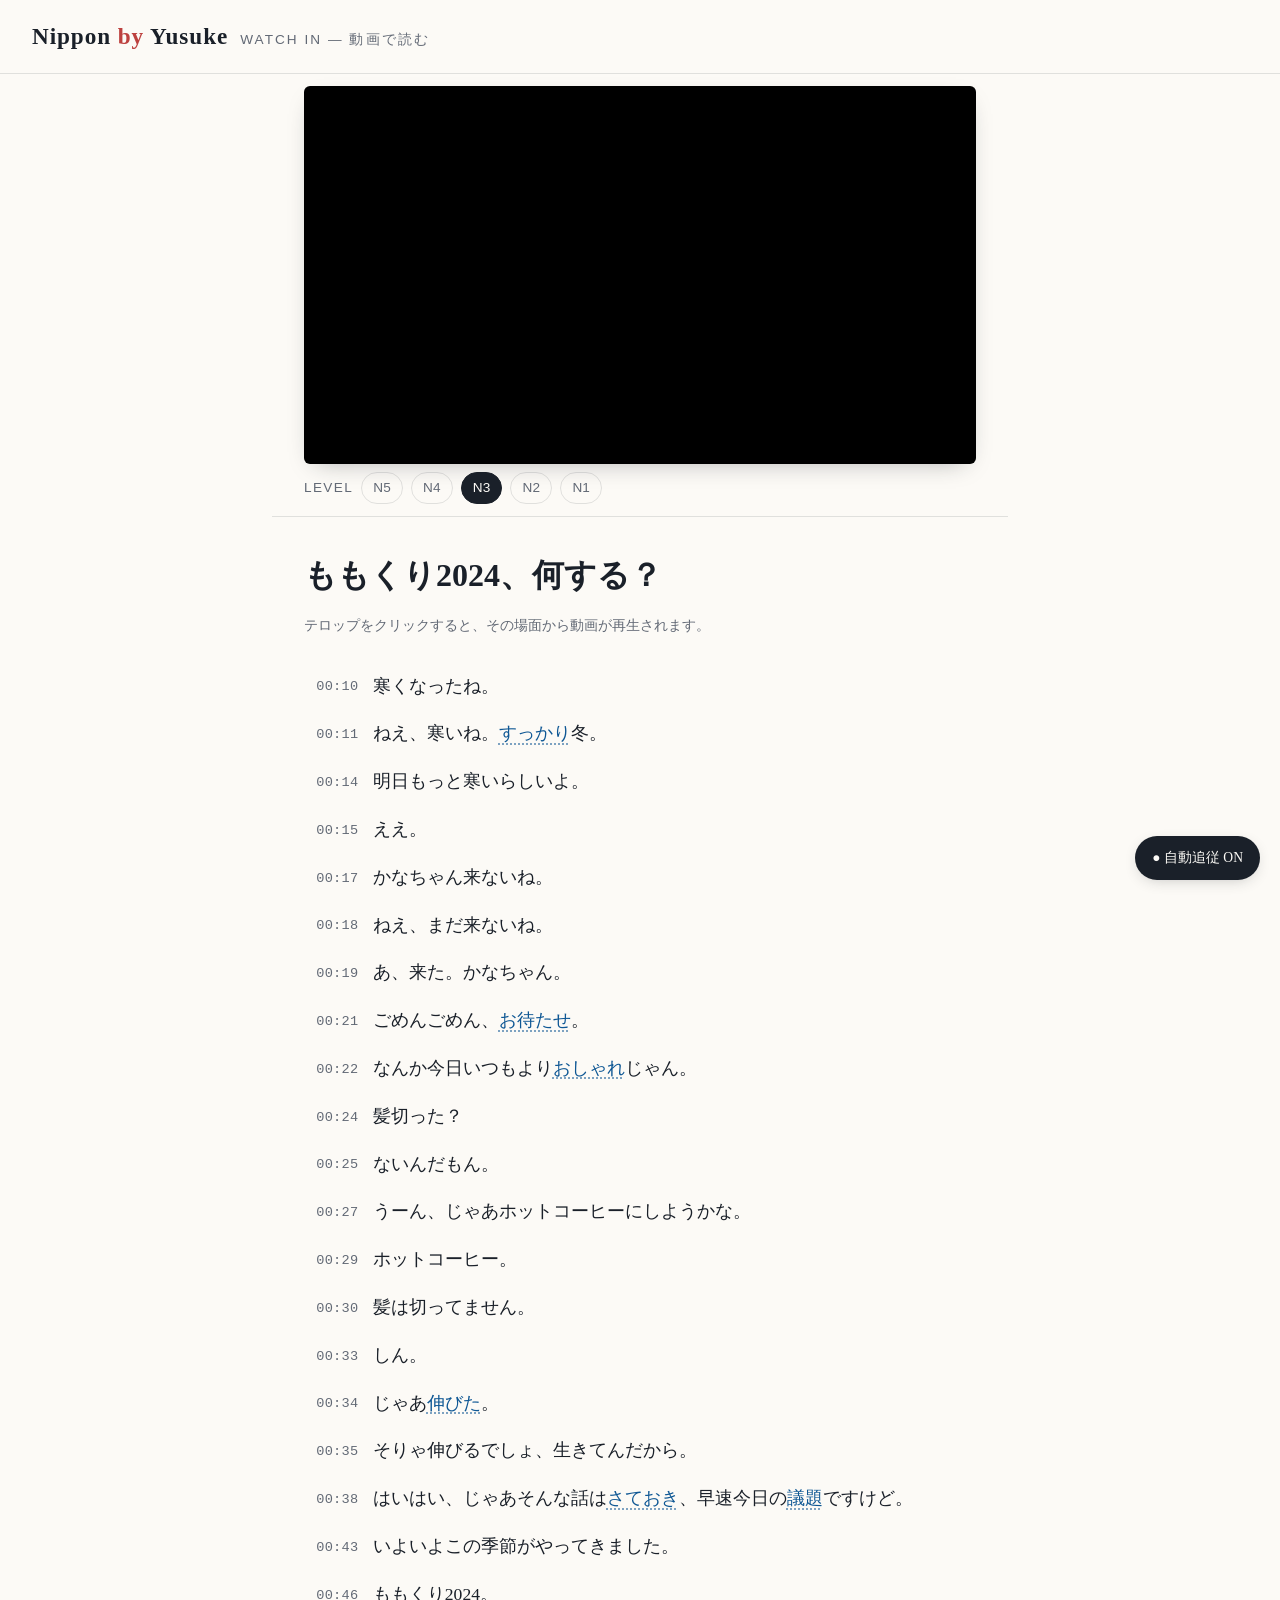
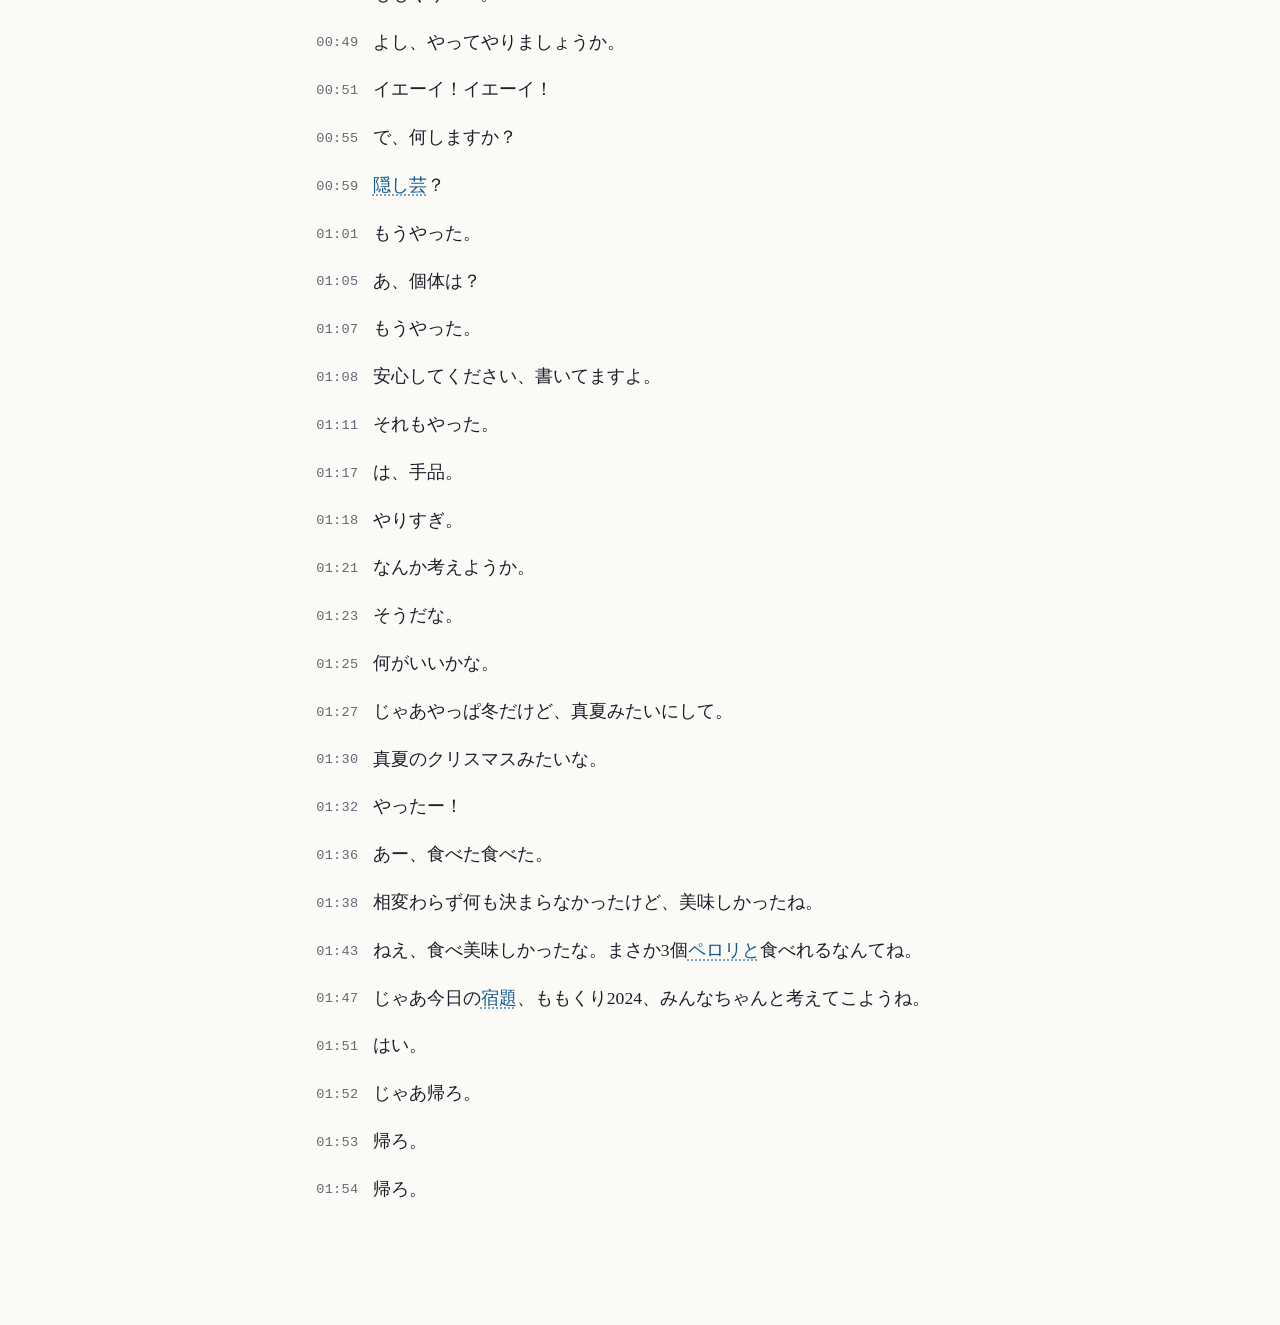
==== nby_video_mockup.html @ de20b9d5 "Add files via upload" ====
<!DOCTYPE html>
<html lang="ja">
<head>
<meta charset="UTF-8">
<meta name="viewport" content="width=device-width, initial-scale=1.0">
<title>WATCH IN — Nippon by Yusuke（モックアップ）</title>
<style>
@layer reset, base, components;

@layer reset {
  *, *::before, *::after { box-sizing: border-box; margin: 0; padding: 0; }
}

@layer base {
  :root {
    color-scheme: light;
    --ink:     oklch(0.24 0.02 260);
    --paper:   oklch(0.985 0.005 85);
    --surface: oklch(0.965 0.008 85);
    --muted:   oklch(0.52 0.02 260);
    --accent:  oklch(0.55 0.16 25);          /* 深い朱 */
    --accent-soft: color-mix(in oklch, var(--accent) 10%, var(--paper));
    --border:  color-mix(in oklch, var(--ink) 12%, transparent);
    --vocab:   oklch(0.45 0.12 250);         /* 語彙リンクの藍 */

    --step--1: clamp(0.78rem, 0.74rem + 0.2vw, 0.85rem);
    --step-0:  clamp(1rem, 0.95rem + 0.3vw, 1.1rem);
    --step-1:  clamp(1.25rem, 1.15rem + 0.5vw, 1.45rem);
    --step-2:  clamp(1.6rem, 1.4rem + 1vw, 2rem);
    --space:   clamp(1rem, 0.5rem + 2vw, 2rem);

    font-family: "Hiragino Mincho ProN", "Yu Mincho", "Noto Serif JP", serif;
  }
  body {
    background: var(--paper);
    color: var(--ink);
    line-height: 1.9;
    font-size: var(--step-0);
  }
  .sans { font-family: "Hiragino Kaku Gothic ProN", "Yu Gothic", "Noto Sans JP", sans-serif; }
}

@layer components {
  /* ── ヘッダー ─────────────────── */
  header.site {
    display: flex; align-items: baseline; gap: 0.75rem;
    padding: 0.9rem var(--space);
    border-bottom: 1px solid var(--border);
  }
  header.site .brand {
    font-size: var(--step-1);
    letter-spacing: 0.04em;
    font-weight: 600;
  }
  header.site .brand em { font-style: normal; color: var(--accent); }
  header.site .feature-tag {
    font-size: var(--step--1);
    color: var(--muted);
    letter-spacing: 0.15em;
    text-transform: uppercase;
  }

  main {
    max-width: 46rem;
    margin-inline: auto;
    padding-block-end: 6rem;
  }

  /* ── 動画（stickyで常に上部） ─────── */
  .video-shell {
    position: sticky; top: 0; z-index: 20;
    background: var(--paper);
    padding: 0.75rem var(--space) 0.5rem;
    border-bottom: 1px solid var(--border);
  }
  .video-frame {
    aspect-ratio: 16 / 9;
    border-radius: 6px;
    overflow: hidden;
    background: black;
    box-shadow: 0 8px 24px -12px color-mix(in oklch, var(--ink) 40%, transparent);
  }
  .video-frame iframe { width: 100%; height: 100%; border: 0; display: block; }

  .level-bar {
    display: flex; align-items: center; gap: 0.5rem;
    padding-block: 0.5rem 0.25rem;
  }
  .level-bar .label { font-size: var(--step--1); color: var(--muted); letter-spacing: 0.1em; }
  .level-bar button {
    font: inherit; font-size: var(--step--1);
    padding: 0.15rem 0.7rem;
    border: 1px solid var(--border);
    border-radius: 999px;
    background: transparent; color: var(--muted);
    cursor: pointer;
  }
  .level-bar button[aria-pressed="true"] {
    background: var(--ink); color: var(--paper); border-color: var(--ink);
  }
  .level-bar button:focus-visible { outline: 2px solid var(--accent); outline-offset: 2px; }

  /* ── 記事タイトル ─────────────── */
  .article-head { padding: 1.75rem var(--space) 0.5rem; }
  .article-head h1 { font-size: var(--step-2); font-weight: 600; text-wrap: balance; }
  .article-head p  { font-size: var(--step--1); color: var(--muted); margin-block-start: 0.4rem; }

  /* ── テロップ本体 ─────────────── */
  .transcript { padding: 1rem var(--space); }

  .line {
    display: grid;
    grid-template-columns: 3.4rem 1fr;
    gap: 0.9rem;
    padding: 0.45rem 0.6rem;
    margin-inline: -0.6rem;
    border-radius: 6px;
    cursor: pointer;
    transition: background 0.25s;
  }
  .line:hover { background: var(--surface); }
  .line:focus-visible { outline: 2px solid var(--accent); outline-offset: -2px; }

  .line .time {
    font-family: "SF Mono", "Consolas", monospace;
    font-size: var(--step--1);
    color: var(--muted);
    padding-block-start: 0.35em;
    text-align: right;
    letter-spacing: 0.02em;
  }
  .line .text { text-wrap: pretty; }

  /* 現在再生中の行 */
  .line[data-active] {
    background: var(--accent-soft);
  }
  .line[data-active] .time { color: var(--accent); font-weight: 600; }
  .line[data-active] .text::before {
    content: "";
    display: inline-block;
    width: 0.45em; height: 0.45em;
    background: var(--accent);
    border-radius: 50%;
    margin-inline-end: 0.5em;
    vertical-align: 0.15em;
  }

  /* ── 語彙ポップアップ ───────────── */
  .vocab {
    color: var(--vocab);
    text-decoration: underline dotted color-mix(in oklch, var(--vocab) 60%, transparent);
    text-underline-offset: 0.25em;
    cursor: pointer;
    border-radius: 3px;
  }
  .vocab:hover { background: color-mix(in oklch, var(--vocab) 10%, transparent); }

  #popup {
    position: fixed; z-index: 50;
    max-width: 20rem;
    background: var(--ink); color: var(--paper);
    border-radius: 8px;
    padding: 0.8rem 1rem;
    font-size: var(--step--1);
    line-height: 1.7;
    box-shadow: 0 12px 32px -8px color-mix(in oklch, var(--ink) 60%, transparent);
    opacity: 0; pointer-events: none;
    transform: translateY(6px);
    transition: opacity 0.2s, transform 0.2s;
  }
  #popup.show { opacity: 1; pointer-events: auto; transform: none; }
  #popup .word { font-size: var(--step-0); font-weight: 600; }
  #popup .reading { color: oklch(0.75 0.05 85); margin-inline-start: 0.5em; }
  #popup .en { color: oklch(0.8 0.02 260); font-style: italic; }
  #popup .taro {
    margin-block-start: 0.4rem;
    padding-block-start: 0.4rem;
    border-top: 1px solid color-mix(in oklch, var(--paper) 20%, transparent);
  }
  #popup .taro::before { content: "AIたろう："; color: var(--accent-soft); font-weight: 600; }

  /* 追従スイッチ */
  .follow-toggle {
    position: fixed; bottom: 1.25rem; right: 1.25rem; z-index: 30;
    font: inherit; font-size: var(--step--1);
    padding: 0.5rem 1rem;
    border-radius: 999px;
    border: 1px solid var(--border);
    background: var(--paper);
    color: var(--muted);
    cursor: pointer;
    box-shadow: 0 4px 16px -6px color-mix(in oklch, var(--ink) 30%, transparent);
  }
  .follow-toggle[aria-pressed="true"] { background: var(--ink); color: var(--paper); }

  @media (prefers-reduced-motion: reduce) {
    *, ::before, ::after { transition: none !important; }
  }
}
</style>
</head>
<body>

<header class="site">
  <span class="brand">Nippon <em>by</em> Yusuke</span>
  <span class="feature-tag sans">WATCH IN — 動画で読む</span>
</header>

<main>
  <div class="video-shell">
    <div class="video-frame">
      <div id="player"></div>
    </div>
    <div class="level-bar sans" role="group" aria-label="レベル切替（モック）">
      <span class="label">LEVEL</span>
      <button aria-pressed="false">N5</button>
      <button aria-pressed="false">N4</button>
      <button aria-pressed="true">N3</button>
      <button aria-pressed="false">N2</button>
      <button aria-pressed="false">N1</button>
    </div>
  </div>

  <div class="article-head">
    <h1>ももくり2024、何する？</h1>
    <p class="sans">テロップをクリックすると、その場面から動画が再生されます。</p>
  </div>

  <section class="transcript" id="transcript" aria-label="テロップ"></section>
</main>

<div id="popup" role="tooltip"></div>
<button class="follow-toggle sans" id="followBtn" aria-pressed="true">● 自動追従 ON</button>

<script>
/* ─────────────────────────────────────────
   データ：本番ではSupabaseからビルド時に焼き込み。
   text内の <v> タグ = data-vocab-id 相当（デモ用）。
────────────────────────────────────────── */
const VOCAB = {
  sukkari: { word: "すっかり", reading: "adv.", en: "completely, entirely",
    taro: "「すっかり冬」＝もう完全に冬になった、という感覚。変化が終わった状態を表します。" },
  omatase: { word: "お待たせ", reading: "おまたせ", en: "sorry to keep you waiting",
    taro: "待たせた相手への定番のあいさつ。「お待たせしました」の短い形です。" },
  oshare: { word: "おしゃれ", reading: "な形容詞", en: "stylish, fashionable",
    taro: "「いつもよりおしゃれじゃん」の「じゃん」はカジュアルな同意・確認の言い方です。" },
  nobiru: { word: "伸びる", reading: "のびる（伸び／て：伸びて）", en: "to grow (longer)",
    taro: "語幹「伸び」に「た」が付いて「伸びた」。髪や身長が長くなるときに使います。" },
  sateoki: { word: "さておき", reading: "〜はさておき", en: "setting ~ aside",
    taro: "話題を切り替える合図。「そんな話はさておき」＝その話は一旦置いて、本題へ。" },
  gidai: { word: "議題", reading: "ぎだい", en: "agenda, topic for discussion",
    taro: "会議で話し合うテーマのこと。友達同士で使うと少し大げさで、面白い効果があります。" },
  kakushigei: { word: "隠し芸", reading: "かくしげい", en: "hidden talent, party trick",
    taro: "宴会などで披露する特技。「隠し」＋「芸」の複合語です。" },
  perori: { word: "ペロリと", reading: "オノマトペ", en: "(eat) in one gulp, easily",
    taro: "軽々と食べきる様子。「3個ペロリと食べる」＝3個をあっという間に食べる。" },
  shukudai: { word: "宿題", reading: "しゅくだい", en: "homework",
    taro: "学校の宿題だけでなく、「次までに考えてくること」の意味でも使います。" },
};

const LINES = [
  { t: 10, text: '寒くなったね。' },
  { t: 11, text: 'ねえ、寒いね。<v id="sukkari">すっかり</v>冬。' },
  { t: 14, text: '明日もっと寒いらしいよ。' },
  { t: 15, text: 'ええ。' },
  { t: 17, text: 'かなちゃん来ないね。' },
  { t: 18, text: 'ねえ、まだ来ないね。' },
  { t: 19, text: 'あ、来た。かなちゃん。' },
  { t: 21, text: 'ごめんごめん、<v id="omatase">お待たせ</v>。' },
  { t: 22, text: 'なんか今日いつもより<v id="oshare">おしゃれ</v>じゃん。' },
  { t: 24, text: '髪切った？' },
  { t: 25, text: 'ないんだもん。' },
  { t: 27, text: 'うーん、じゃあホットコーヒーにしようかな。' },
  { t: 29, text: 'ホットコーヒー。' },
  { t: 30, text: '髪は切ってません。' },
  { t: 33, text: 'しん。' },
  { t: 34, text: 'じゃあ<v id="nobiru">伸びた</v>。' },
  { t: 35, text: 'そりゃ伸びるでしょ、生きてんだから。' },
  { t: 38, text: 'はいはい、じゃあそんな話は<v id="sateoki">さておき</v>、早速今日の<v id="gidai">議題</v>ですけど。' },
  { t: 43, text: 'いよいよこの季節がやってきました。' },
  { t: 46, text: 'ももくり2024。' },
  { t: 49, text: 'よし、やってやりましょうか。' },
  { t: 51, text: 'イエーイ！イエーイ！' },
  { t: 55, text: 'で、何しますか？' },
  { t: 59, text: '<v id="kakushigei">隠し芸</v>？' },
  { t: 61, text: 'もうやった。' },
  { t: 65, text: 'あ、個体は？' },
  { t: 67, text: 'もうやった。' },
  { t: 68, text: '安心してください、書いてますよ。' },
  { t: 71, text: 'それもやった。' },
  { t: 77, text: 'は、手品。' },
  { t: 78, text: 'やりすぎ。' },
  { t: 81, text: 'なんか考えようか。' },
  { t: 83, text: 'そうだな。' },
  { t: 85, text: '何がいいかな。' },
  { t: 87, text: 'じゃあやっぱ冬だけど、真夏みたいにして。' },
  { t: 90, text: '真夏のクリスマスみたいな。' },
  { t: 92, text: 'やったー！' },
  { t: 96, text: 'あー、食べた食べた。' },
  { t: 98, text: '相変わらず何も決まらなかったけど、美味しかったね。' },
  { t: 103, text: 'ねえ、食べ美味しかったな。まさか3個<v id="perori">ペロリと</v>食べれるなんてね。' },
  { t: 107, text: 'じゃあ今日の<v id="shukudai">宿題</v>、ももくり2024、みんなちゃんと考えてこようね。' },
  { t: 111, text: 'はい。' },
  { t: 112, text: 'じゃあ帰ろ。' },
  { t: 113, text: '帰ろ。' },
  { t: 114, text: '帰ろ。' },
];

/* ── テロップDOM生成 ─────────────── */
const transcript = document.getElementById('transcript');
const fmt = s => `${String(Math.floor(s/60)).padStart(2,'0')}:${String(s%60).padStart(2,'0')}`;

LINES.forEach((line, i) => {
  const el = document.createElement('div');
  el.className = 'line';
  el.tabIndex = 0;
  el.role = 'button';
  el.dataset.start = line.t;
  el.dataset.end = (LINES[i+1]?.t ?? line.t + 4);
  el.innerHTML = `<span class="time sans">${fmt(line.t)}</span><span class="text">${
    line.text.replace(/<v id="([^"]+)">([^<]+)<\/v>/g,
      '<span class="vocab" data-vocab-id="$1" tabindex="0">$2</span>')
  }</span>`;
  transcript.appendChild(el);
});

/* ── YouTube IFrame API ─────────────── */
let player, ready = false;
const tag = document.createElement('script');
tag.src = "https://www.youtube.com/iframe_api";
document.head.appendChild(tag);

window.onYouTubeIframeAPIReady = () => {
  player = new YT.Player('player', {
    videoId: '275wxmjboKM',
    playerVars: { rel: 0, playsinline: 1 },
    events: { onReady: () => { ready = true; } }
  });
};

/* ── クリック → シーク ─────────────── */
transcript.addEventListener('click', e => {
  if (e.target.closest('.vocab')) return; // 語彙クリックはポップアップ優先
  const line = e.target.closest('.line');
  if (line && ready) {
    player.seekTo(Number(line.dataset.start), true);
    player.playVideo();
  }
});
transcript.addEventListener('keydown', e => {
  if (e.key === 'Enter' && e.target.classList.contains('line') && ready) {
    player.seekTo(Number(e.target.dataset.start), true);
    player.playVideo();
  }
});

/* ── 再生時間 → ハイライト＆自動スクロール ── */
let follow = true;
const followBtn = document.getElementById('followBtn');
followBtn.addEventListener('click', () => {
  follow = !follow;
  followBtn.setAttribute('aria-pressed', follow);
  followBtn.textContent = follow ? '● 自動追従 ON' : '○ 自動追従 OFF';
});

let activeEl = null;
setInterval(() => {
  if (!ready || player.getPlayerState() !== YT.PlayerState.PLAYING) return;
  const t = player.getCurrentTime();
  const lines = transcript.children;
  let hit = null;
  for (const el of lines) {
    if (t >= el.dataset.start && t < el.dataset.end) { hit = el; break; }
  }
  if (hit !== activeEl) {
    activeEl?.removeAttribute('data-active');
    activeEl = hit;
    if (hit) {
      hit.setAttribute('data-active', '');
      if (follow) hit.scrollIntoView({ behavior: 'smooth', block: 'center' });
    }
  }
}, 250);

/* ── 語彙ポップアップ ─────────────── */
const popup = document.getElementById('popup');
function showPopup(target) {
  const v = VOCAB[target.dataset.vocabId];
  if (!v) return;
  popup.innerHTML = `
    <div><span class="word">${v.word}</span><span class="reading">${v.reading}</span></div>
    <div class="en">${v.en}</div>
    <div class="taro">${v.taro}</div>`;
  const r = target.getBoundingClientRect();
  popup.classList.add('show');
  const pw = popup.offsetWidth;
  let x = r.left + r.width/2 - pw/2;
  x = Math.max(8, Math.min(x, innerWidth - pw - 8));
  let y = r.bottom + 8;
  if (y + popup.offsetHeight > innerHeight - 8) y = r.top - popup.offsetHeight - 8;
  popup.style.left = x + 'px';
  popup.style.top = y + 'px';
}
document.addEventListener('click', e => {
  const v = e.target.closest('.vocab');
  if (v) { showPopup(v); e.stopPropagation(); }
  else if (!e.target.closest('#popup')) popup.classList.remove('show');
});
document.addEventListener('keydown', e => {
  if (e.key === 'Escape') popup.classList.remove('show');
  if (e.key === 'Enter' && e.target.classList?.contains('vocab')) showPopup(e.target);
});
window.addEventListener('scroll', () => popup.classList.remove('show'), { passive: true });
</script>
</body>
</html>
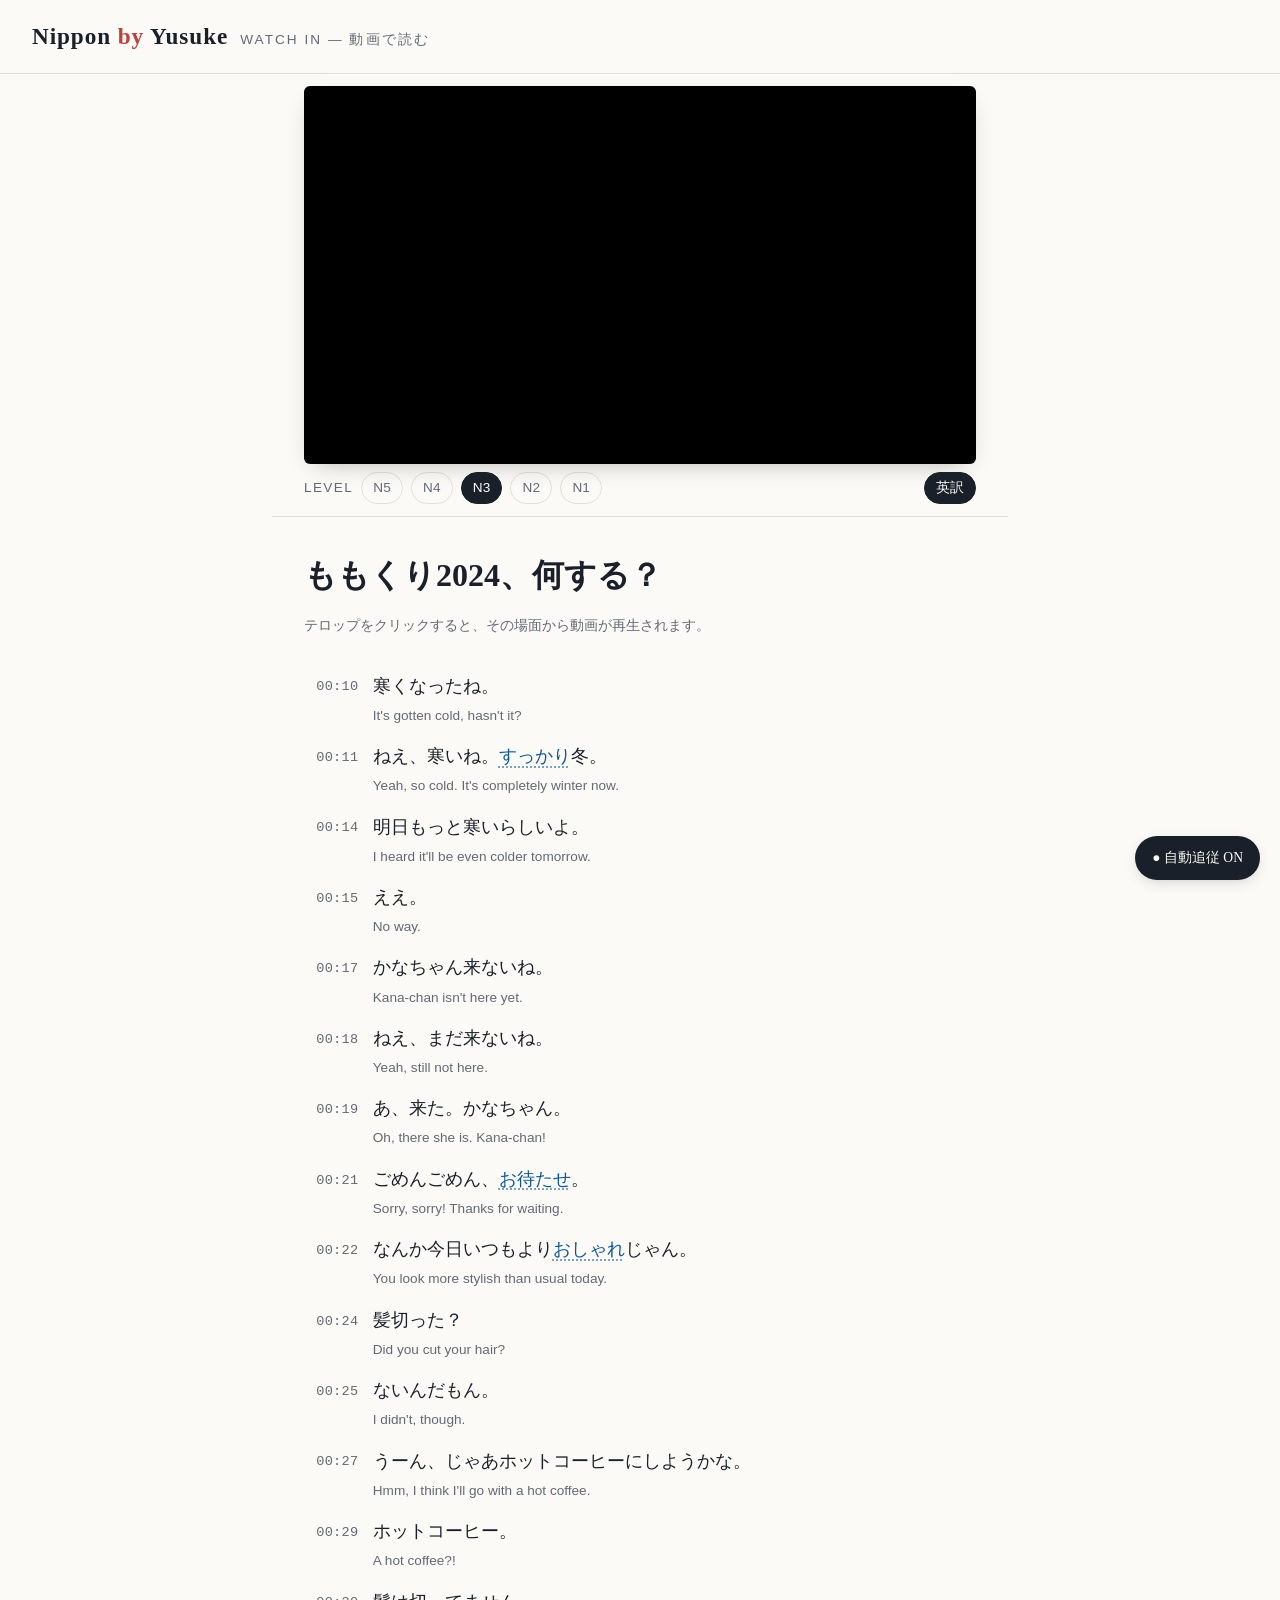
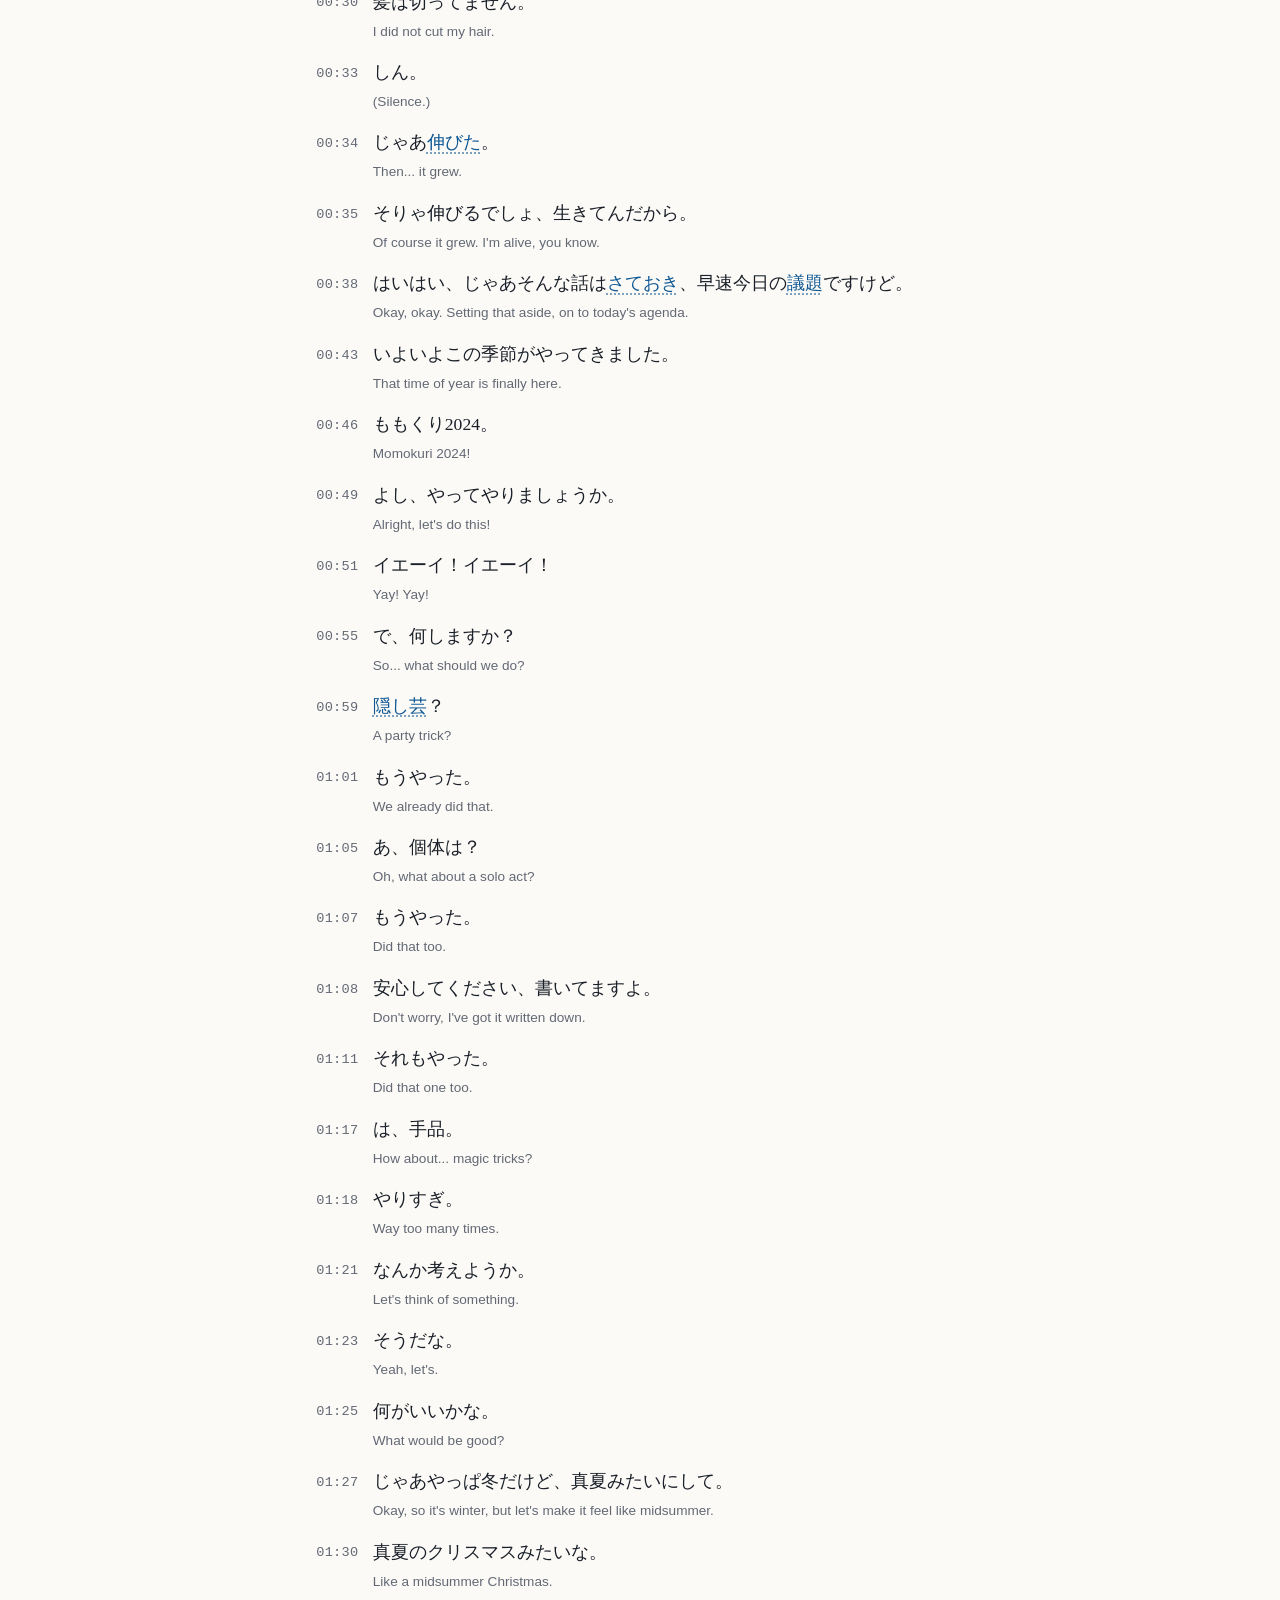
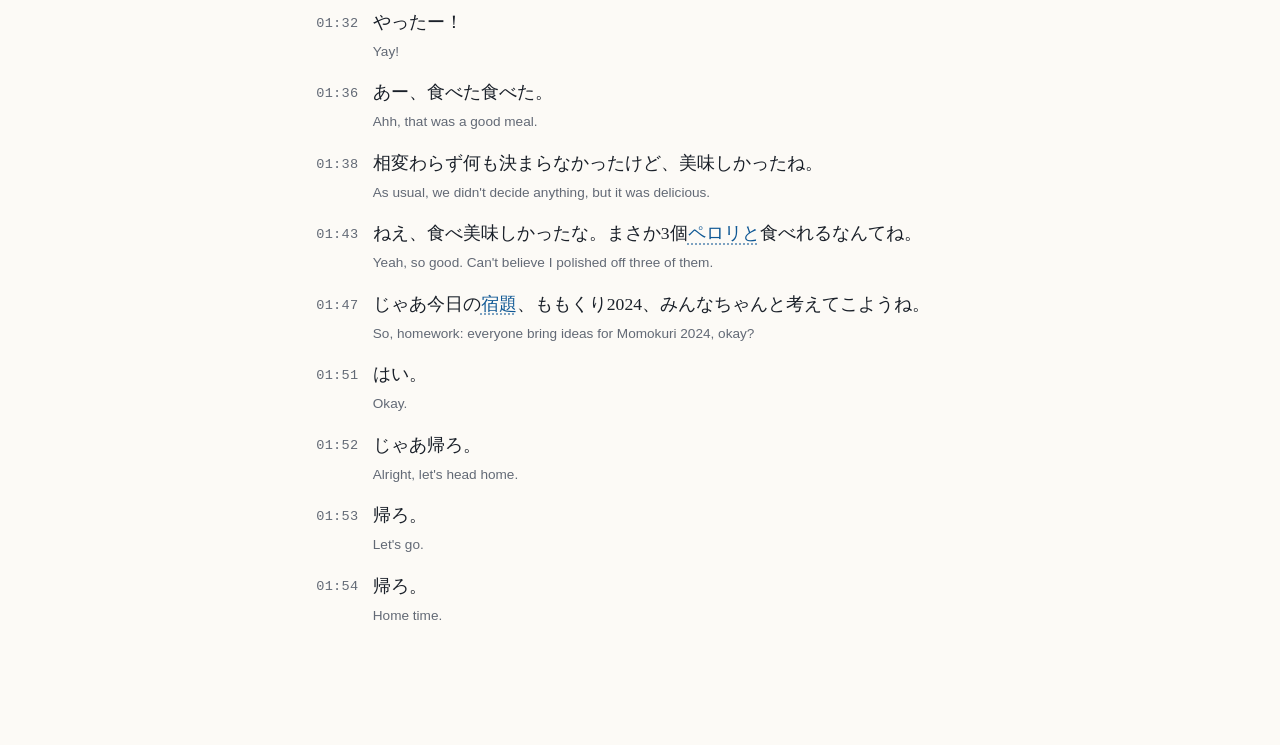
==== commit c10eb9ac: "Update nby_video_mockup.html" ====
--- a/nby_video_mockup.html
+++ b/nby_video_mockup.html
@@ -130,6 +130,16 @@
     letter-spacing: 0.02em;
   }
   .line .text { text-wrap: pretty; }
+
+  /* 英訳行 */
+  .line .en {
+    display: block;
+    font-size: var(--step--1);
+    color: var(--muted);
+    line-height: 1.55;
+    margin-block-start: 0.1rem;
+  }
+  body[data-en="off"] .line .en { display: none; }
 
   /* 現在再生中の行 */
   .line[data-active] {
@@ -219,6 +229,7 @@
       <button aria-pressed="true">N3</button>
       <button aria-pressed="false">N2</button>
       <button aria-pressed="false">N1</button>
+      <button id="enBtn" aria-pressed="true" style="margin-inline-start:auto">英訳</button>
     </div>
   </div>
 
@@ -260,51 +271,51 @@
 };
 
 const LINES = [
-  { t: 10, text: '寒くなったね。' },
-  { t: 11, text: 'ねえ、寒いね。<v id="sukkari">すっかり</v>冬。' },
-  { t: 14, text: '明日もっと寒いらしいよ。' },
-  { t: 15, text: 'ええ。' },
-  { t: 17, text: 'かなちゃん来ないね。' },
-  { t: 18, text: 'ねえ、まだ来ないね。' },
-  { t: 19, text: 'あ、来た。かなちゃん。' },
-  { t: 21, text: 'ごめんごめん、<v id="omatase">お待たせ</v>。' },
-  { t: 22, text: 'なんか今日いつもより<v id="oshare">おしゃれ</v>じゃん。' },
-  { t: 24, text: '髪切った？' },
-  { t: 25, text: 'ないんだもん。' },
-  { t: 27, text: 'うーん、じゃあホットコーヒーにしようかな。' },
-  { t: 29, text: 'ホットコーヒー。' },
-  { t: 30, text: '髪は切ってません。' },
-  { t: 33, text: 'しん。' },
-  { t: 34, text: 'じゃあ<v id="nobiru">伸びた</v>。' },
-  { t: 35, text: 'そりゃ伸びるでしょ、生きてんだから。' },
-  { t: 38, text: 'はいはい、じゃあそんな話は<v id="sateoki">さておき</v>、早速今日の<v id="gidai">議題</v>ですけど。' },
-  { t: 43, text: 'いよいよこの季節がやってきました。' },
-  { t: 46, text: 'ももくり2024。' },
-  { t: 49, text: 'よし、やってやりましょうか。' },
-  { t: 51, text: 'イエーイ！イエーイ！' },
-  { t: 55, text: 'で、何しますか？' },
-  { t: 59, text: '<v id="kakushigei">隠し芸</v>？' },
-  { t: 61, text: 'もうやった。' },
-  { t: 65, text: 'あ、個体は？' },
-  { t: 67, text: 'もうやった。' },
-  { t: 68, text: '安心してください、書いてますよ。' },
-  { t: 71, text: 'それもやった。' },
-  { t: 77, text: 'は、手品。' },
-  { t: 78, text: 'やりすぎ。' },
-  { t: 81, text: 'なんか考えようか。' },
-  { t: 83, text: 'そうだな。' },
-  { t: 85, text: '何がいいかな。' },
-  { t: 87, text: 'じゃあやっぱ冬だけど、真夏みたいにして。' },
-  { t: 90, text: '真夏のクリスマスみたいな。' },
-  { t: 92, text: 'やったー！' },
-  { t: 96, text: 'あー、食べた食べた。' },
-  { t: 98, text: '相変わらず何も決まらなかったけど、美味しかったね。' },
-  { t: 103, text: 'ねえ、食べ美味しかったな。まさか3個<v id="perori">ペロリと</v>食べれるなんてね。' },
-  { t: 107, text: 'じゃあ今日の<v id="shukudai">宿題</v>、ももくり2024、みんなちゃんと考えてこようね。' },
-  { t: 111, text: 'はい。' },
-  { t: 112, text: 'じゃあ帰ろ。' },
-  { t: 113, text: '帰ろ。' },
-  { t: 114, text: '帰ろ。' },
+  { t: 10, text: '寒くなったね。', en: "It's gotten cold, hasn't it?" },
+  { t: 11, text: 'ねえ、寒いね。<v id="sukkari">すっかり</v>冬。', en: "Yeah, so cold. It's completely winter now." },
+  { t: 14, text: '明日もっと寒いらしいよ。', en: "I heard it'll be even colder tomorrow." },
+  { t: 15, text: 'ええ。', en: "No way." },
+  { t: 17, text: 'かなちゃん来ないね。', en: "Kana-chan isn't here yet." },
+  { t: 18, text: 'ねえ、まだ来ないね。', en: "Yeah, still not here." },
+  { t: 19, text: 'あ、来た。かなちゃん。', en: "Oh, there she is. Kana-chan!" },
+  { t: 21, text: 'ごめんごめん、<v id="omatase">お待たせ</v>。', en: "Sorry, sorry! Thanks for waiting." },
+  { t: 22, text: 'なんか今日いつもより<v id="oshare">おしゃれ</v>じゃん。', en: "You look more stylish than usual today." },
+  { t: 24, text: '髪切った？', en: "Did you cut your hair?" },
+  { t: 25, text: 'ないんだもん。', en: "I didn't, though." },
+  { t: 27, text: 'うーん、じゃあホットコーヒーにしようかな。', en: "Hmm, I think I'll go with a hot coffee." },
+  { t: 29, text: 'ホットコーヒー。', en: "A hot coffee?!" },
+  { t: 30, text: '髪は切ってません。', en: "I did not cut my hair." },
+  { t: 33, text: 'しん。', en: "(Silence.)" },
+  { t: 34, text: 'じゃあ<v id="nobiru">伸びた</v>。', en: "Then... it grew." },
+  { t: 35, text: 'そりゃ伸びるでしょ、生きてんだから。', en: "Of course it grew. I'm alive, you know." },
+  { t: 38, text: 'はいはい、じゃあそんな話は<v id="sateoki">さておき</v>、早速今日の<v id="gidai">議題</v>ですけど。', en: "Okay, okay. Setting that aside, on to today's agenda." },
+  { t: 43, text: 'いよいよこの季節がやってきました。', en: "That time of year is finally here." },
+  { t: 46, text: 'ももくり2024。', en: "Momokuri 2024!" },
+  { t: 49, text: 'よし、やってやりましょうか。', en: "Alright, let's do this!" },
+  { t: 51, text: 'イエーイ！イエーイ！', en: "Yay! Yay!" },
+  { t: 55, text: 'で、何しますか？', en: "So... what should we do?" },
+  { t: 59, text: '<v id="kakushigei">隠し芸</v>？', en: "A party trick?" },
+  { t: 61, text: 'もうやった。', en: "We already did that." },
+  { t: 65, text: 'あ、個体は？', en: "Oh, what about a solo act?" },
+  { t: 67, text: 'もうやった。', en: "Did that too." },
+  { t: 68, text: '安心してください、書いてますよ。', en: "Don't worry, I've got it written down." },
+  { t: 71, text: 'それもやった。', en: "Did that one too." },
+  { t: 77, text: 'は、手品。', en: "How about... magic tricks?" },
+  { t: 78, text: 'やりすぎ。', en: "Way too many times." },
+  { t: 81, text: 'なんか考えようか。', en: "Let's think of something." },
+  { t: 83, text: 'そうだな。', en: "Yeah, let's." },
+  { t: 85, text: '何がいいかな。', en: "What would be good?" },
+  { t: 87, text: 'じゃあやっぱ冬だけど、真夏みたいにして。', en: "Okay, so it's winter, but let's make it feel like midsummer." },
+  { t: 90, text: '真夏のクリスマスみたいな。', en: "Like a midsummer Christmas." },
+  { t: 92, text: 'やったー！', en: "Yay!" },
+  { t: 96, text: 'あー、食べた食べた。', en: "Ahh, that was a good meal." },
+  { t: 98, text: '相変わらず何も決まらなかったけど、美味しかったね。', en: "As usual, we didn't decide anything, but it was delicious." },
+  { t: 103, text: 'ねえ、食べ美味しかったな。まさか3個<v id="perori">ペロリと</v>食べれるなんてね。', en: "Yeah, so good. Can't believe I polished off three of them." },
+  { t: 107, text: 'じゃあ今日の<v id="shukudai">宿題</v>、ももくり2024、みんなちゃんと考えてこようね。', en: "So, homework: everyone bring ideas for Momokuri 2024, okay?" },
+  { t: 111, text: 'はい。', en: "Okay." },
+  { t: 112, text: 'じゃあ帰ろ。', en: "Alright, let's head home." },
+  { t: 113, text: '帰ろ。', en: "Let's go." },
+  { t: 114, text: '帰ろ。', en: "Home time." },
 ];
 
 /* ── テロップDOM生成 ─────────────── */
@@ -321,7 +332,7 @@
   el.innerHTML = `<span class="time sans">${fmt(line.t)}</span><span class="text">${
     line.text.replace(/<v id="([^"]+)">([^<]+)<\/v>/g,
       '<span class="vocab" data-vocab-id="$1" tabindex="0">$2</span>')
-  }</span>`;
+  }<span class="en sans">${line.en}</span></span>`;
   transcript.appendChild(el);
 });
 
@@ -362,6 +373,14 @@
   follow = !follow;
   followBtn.setAttribute('aria-pressed', follow);
   followBtn.textContent = follow ? '● 自動追従 ON' : '○ 自動追従 OFF';
+});
+
+/* ── 英訳オン・オフ ─────────────── */
+const enBtn = document.getElementById('enBtn');
+enBtn.addEventListener('click', () => {
+  const turningOff = document.body.dataset.en !== 'off';
+  document.body.dataset.en = turningOff ? 'off' : 'on';
+  enBtn.setAttribute('aria-pressed', String(!turningOff));
 });
 
 let activeEl = null;
